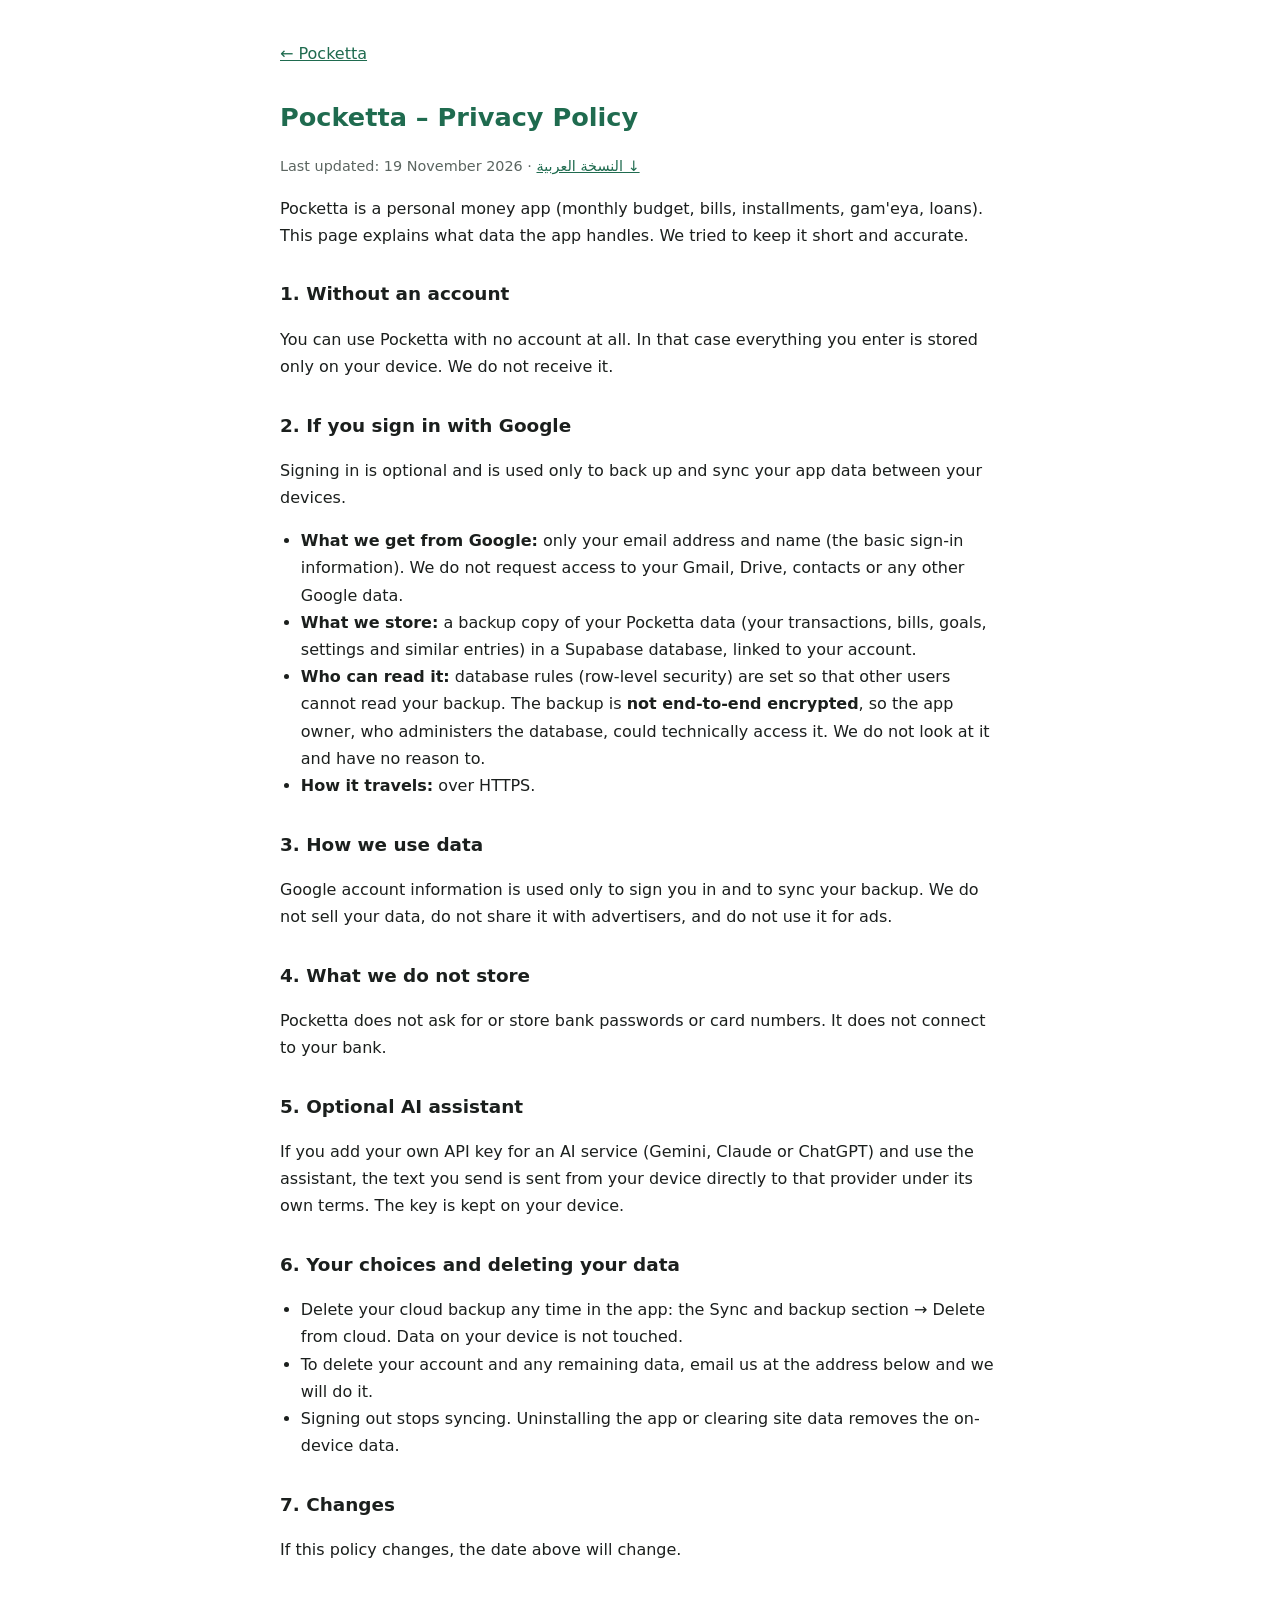
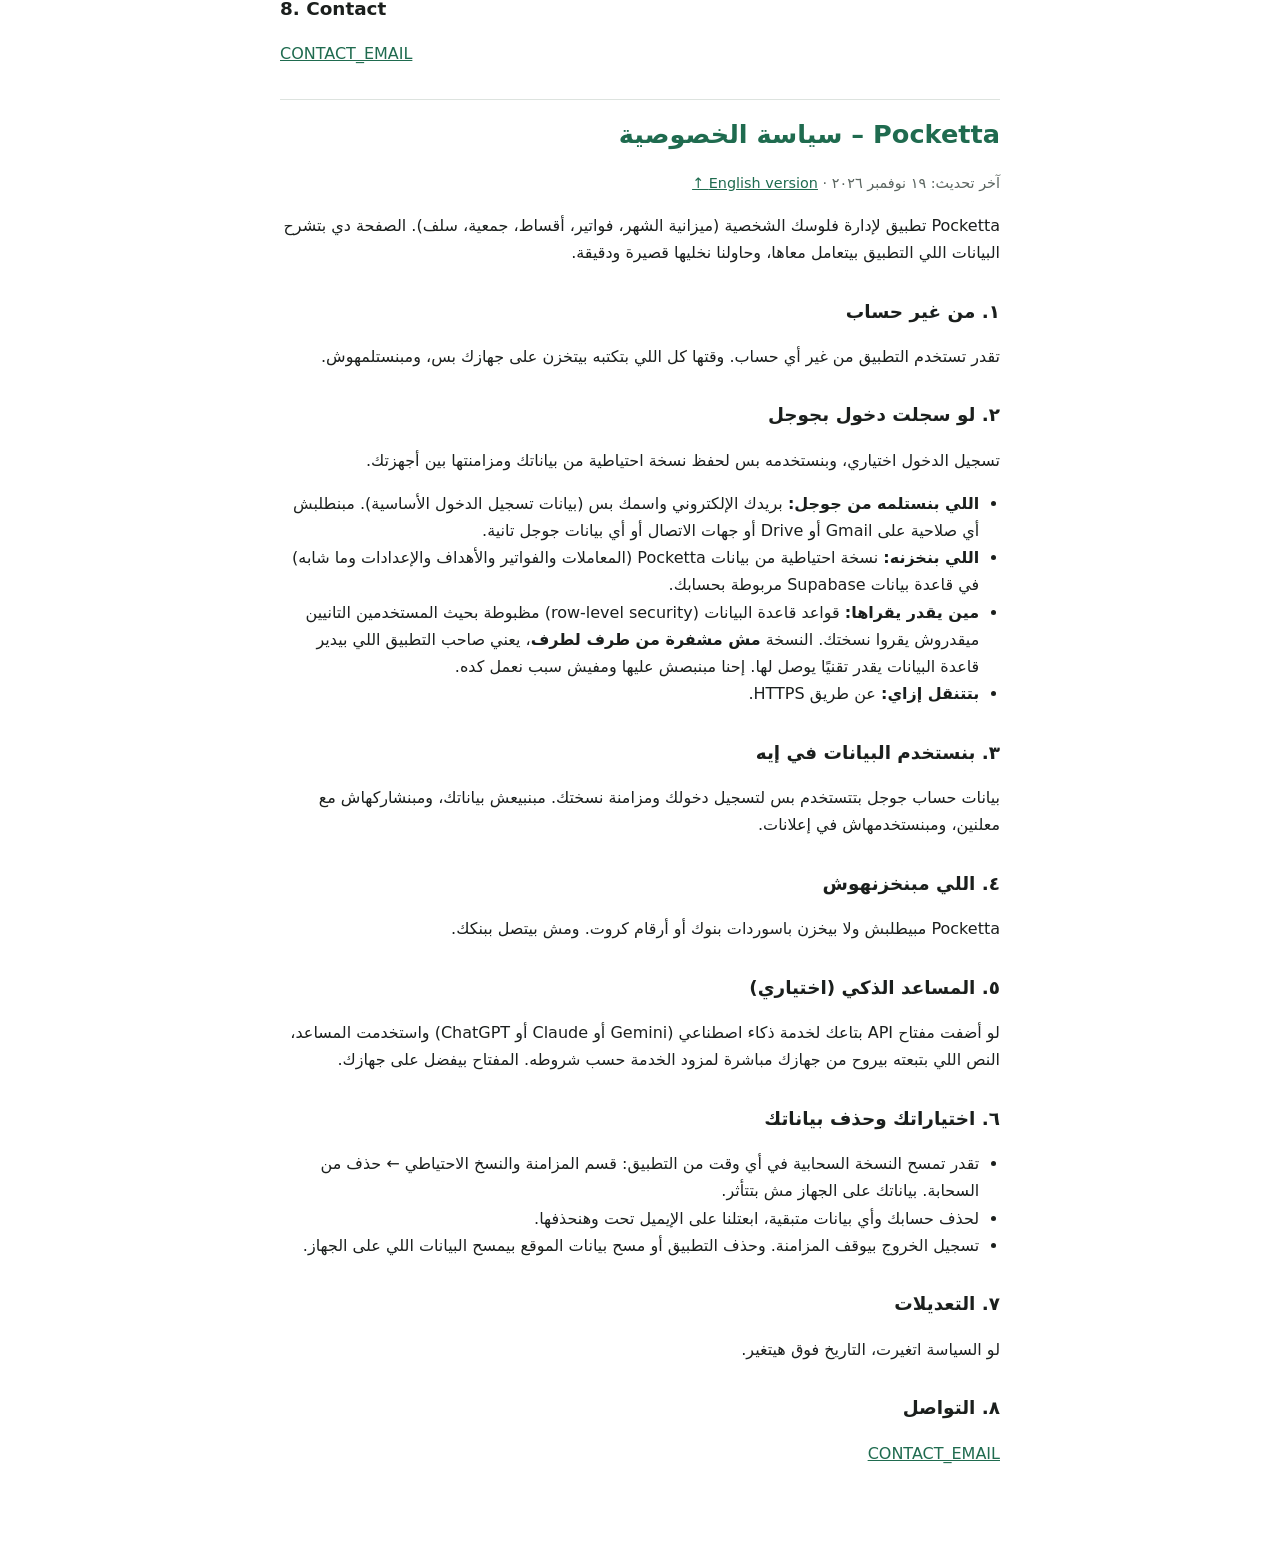
==== web/privacy.html @ e79230f2 "Add bilingual privacy policy page Co-Authored-By: Claude Sonnet 5.5 <noreply@anthropic.com> Claude-S" ====
<!doctype html>
<html lang="en">
<head>
<meta charset="utf-8">
<meta name="viewport" content="width=device-width, initial-scale=1">
<title>Pocketta – Privacy Policy / سياسة الخصوصية</title>
<meta name="description" content="Privacy policy for Pocketta, a personal money app. / سياسة الخصوصية لتطبيق Pocketta.">
<style>
  :root { --bg:#fff; --fg:#1b1f1d; --muted:#5b6560; --accent:#1F6B4F; --line:#dde3df; }
  @media (prefers-color-scheme: dark) { :root { --bg:#121614; --fg:#e8ecea; --muted:#9aa5a0; --accent:#5fc79b; --line:#2a322e; } }
  body { margin:0; background:var(--bg); color:var(--fg); font:16px/1.7 system-ui,-apple-system,"Segoe UI",Tahoma,sans-serif; }
  main { max-width:720px; margin:0 auto; padding:24px 16px 64px; }
  h1 { font-size:1.6rem; margin:.2em 0; color:var(--accent); }
  h2 { font-size:1.15rem; margin:1.6em 0 .3em; }
  section { border-top:1px solid var(--line); margin-top:32px; padding-top:8px; }
  a { color:var(--accent); }
  .muted { color:var(--muted); font-size:.9rem; }
  ul { padding-inline-start:1.3em; }
</style>
</head>
<body>
<main>
<p><a href="./">← Pocketta</a></p>

<section id="en" lang="en" dir="ltr" style="border:0;margin:0">
<h1>Pocketta – Privacy Policy</h1>
<p class="muted">Last updated: 19 November 2026 · <a href="#ar">النسخة العربية ↓</a></p>
<p>Pocketta is a personal money app (monthly budget, bills, installments, gam'eya, loans). This page explains what data the app handles. We tried to keep it short and accurate.</p>

<h2>1. Without an account</h2>
<p>You can use Pocketta with no account at all. In that case everything you enter is stored only on your device. We do not receive it.</p>

<h2>2. If you sign in with Google</h2>
<p>Signing in is optional and is used only to back up and sync your app data between your devices.</p>
<ul>
<li><b>What we get from Google:</b> only your email address and name (the basic sign-in information). We do not request access to your Gmail, Drive, contacts or any other Google data.</li>
<li><b>What we store:</b> a backup copy of your Pocketta data (your transactions, bills, goals, settings and similar entries) in a Supabase database, linked to your account.</li>
<li><b>Who can read it:</b> database rules (row-level security) are set so that other users cannot read your backup. The backup is <b>not end-to-end encrypted</b>, so the app owner, who administers the database, could technically access it. We do not look at it and have no reason to.</li>
<li><b>How it travels:</b> over HTTPS.</li>
</ul>

<h2>3. How we use data</h2>
<p>Google account information is used only to sign you in and to sync your backup. We do not sell your data, do not share it with advertisers, and do not use it for ads.</p>

<h2>4. What we do not store</h2>
<p>Pocketta does not ask for or store bank passwords or card numbers. It does not connect to your bank.</p>

<h2>5. Optional AI assistant</h2>
<p>If you add your own API key for an AI service (Gemini, Claude or ChatGPT) and use the assistant, the text you send is sent from your device directly to that provider under its own terms. The key is kept on your device.</p>

<h2>6. Your choices and deleting your data</h2>
<ul>
<li>Delete your cloud backup any time in the app: the Sync and backup section → Delete from cloud. Data on your device is not touched.</li>
<li>To delete your account and any remaining data, email us at the address below and we will do it.</li>
<li>Signing out stops syncing. Uninstalling the app or clearing site data removes the on-device data.</li>
</ul>

<h2>7. Changes</h2>
<p>If this policy changes, the date above will change.</p>

<h2>8. Contact</h2>
<p><a href="mailto:CONTACT_EMAIL">CONTACT_EMAIL</a></p>
</section>

<section id="ar" lang="ar" dir="rtl">
<h1>Pocketta – سياسة الخصوصية</h1>
<p class="muted">آخر تحديث: ١٩ نوفمبر ٢٠٢٦ · <a href="#en">English version ↑</a></p>
<p>Pocketta تطبيق لإدارة فلوسك الشخصية (ميزانية الشهر، فواتير، أقساط، جمعية، سلف). الصفحة دي بتشرح البيانات اللي التطبيق بيتعامل معاها، وحاولنا نخليها قصيرة ودقيقة.</p>

<h2>١. من غير حساب</h2>
<p>تقدر تستخدم التطبيق من غير أي حساب. وقتها كل اللي بتكتبه بيتخزن على جهازك بس، ومبنستلمهوش.</p>

<h2>٢. لو سجلت دخول بجوجل</h2>
<p>تسجيل الدخول اختياري، وبنستخدمه بس لحفظ نسخة احتياطية من بياناتك ومزامنتها بين أجهزتك.</p>
<ul>
<li><b>اللي بنستلمه من جوجل:</b> بريدك الإلكتروني واسمك بس (بيانات تسجيل الدخول الأساسية). مبنطلبش أي صلاحية على Gmail أو Drive أو جهات الاتصال أو أي بيانات جوجل تانية.</li>
<li><b>اللي بنخزنه:</b> نسخة احتياطية من بيانات Pocketta (المعاملات والفواتير والأهداف والإعدادات وما شابه) في قاعدة بيانات Supabase مربوطة بحسابك.</li>
<li><b>مين يقدر يقراها:</b> قواعد قاعدة البيانات (row-level security) مظبوطة بحيث المستخدمين التانيين ميقدروش يقروا نسختك. النسخة <b>مش مشفرة من طرف لطرف</b>، يعني صاحب التطبيق اللي بيدير قاعدة البيانات يقدر تقنيًا يوصل لها. إحنا مبنبصش عليها ومفيش سبب نعمل كده.</li>
<li><b>بتتنقل إزاي:</b> عن طريق HTTPS.</li>
</ul>

<h2>٣. بنستخدم البيانات في إيه</h2>
<p>بيانات حساب جوجل بتتستخدم بس لتسجيل دخولك ومزامنة نسختك. مبنبيعش بياناتك، ومبنشاركهاش مع معلنين، ومبنستخدمهاش في إعلانات.</p>

<h2>٤. اللي مبنخزنهوش</h2>
<p>Pocketta مبيطلبش ولا بيخزن باسوردات بنوك أو أرقام كروت. ومش بيتصل ببنكك.</p>

<h2>٥. المساعد الذكي (اختياري)</h2>
<p>لو أضفت مفتاح API بتاعك لخدمة ذكاء اصطناعي (Gemini أو Claude أو ChatGPT) واستخدمت المساعد، النص اللي بتبعته بيروح من جهازك مباشرة لمزود الخدمة حسب شروطه. المفتاح بيفضل على جهازك.</p>

<h2>٦. اختياراتك وحذف بياناتك</h2>
<ul>
<li>تقدر تمسح النسخة السحابية في أي وقت من التطبيق: قسم المزامنة والنسخ الاحتياطي ← حذف من السحابة. بياناتك على الجهاز مش بتتأثر.</li>
<li>لحذف حسابك وأي بيانات متبقية، ابعتلنا على الإيميل تحت وهنحذفها.</li>
<li>تسجيل الخروج بيوقف المزامنة. وحذف التطبيق أو مسح بيانات الموقع بيمسح البيانات اللي على الجهاز.</li>
</ul>

<h2>٧. التعديلات</h2>
<p>لو السياسة اتغيرت، التاريخ فوق هيتغير.</p>

<h2>٨. التواصل</h2>
<p><a href="mailto:CONTACT_EMAIL">CONTACT_EMAIL</a></p>
</section>
</main>
</body>
</html>
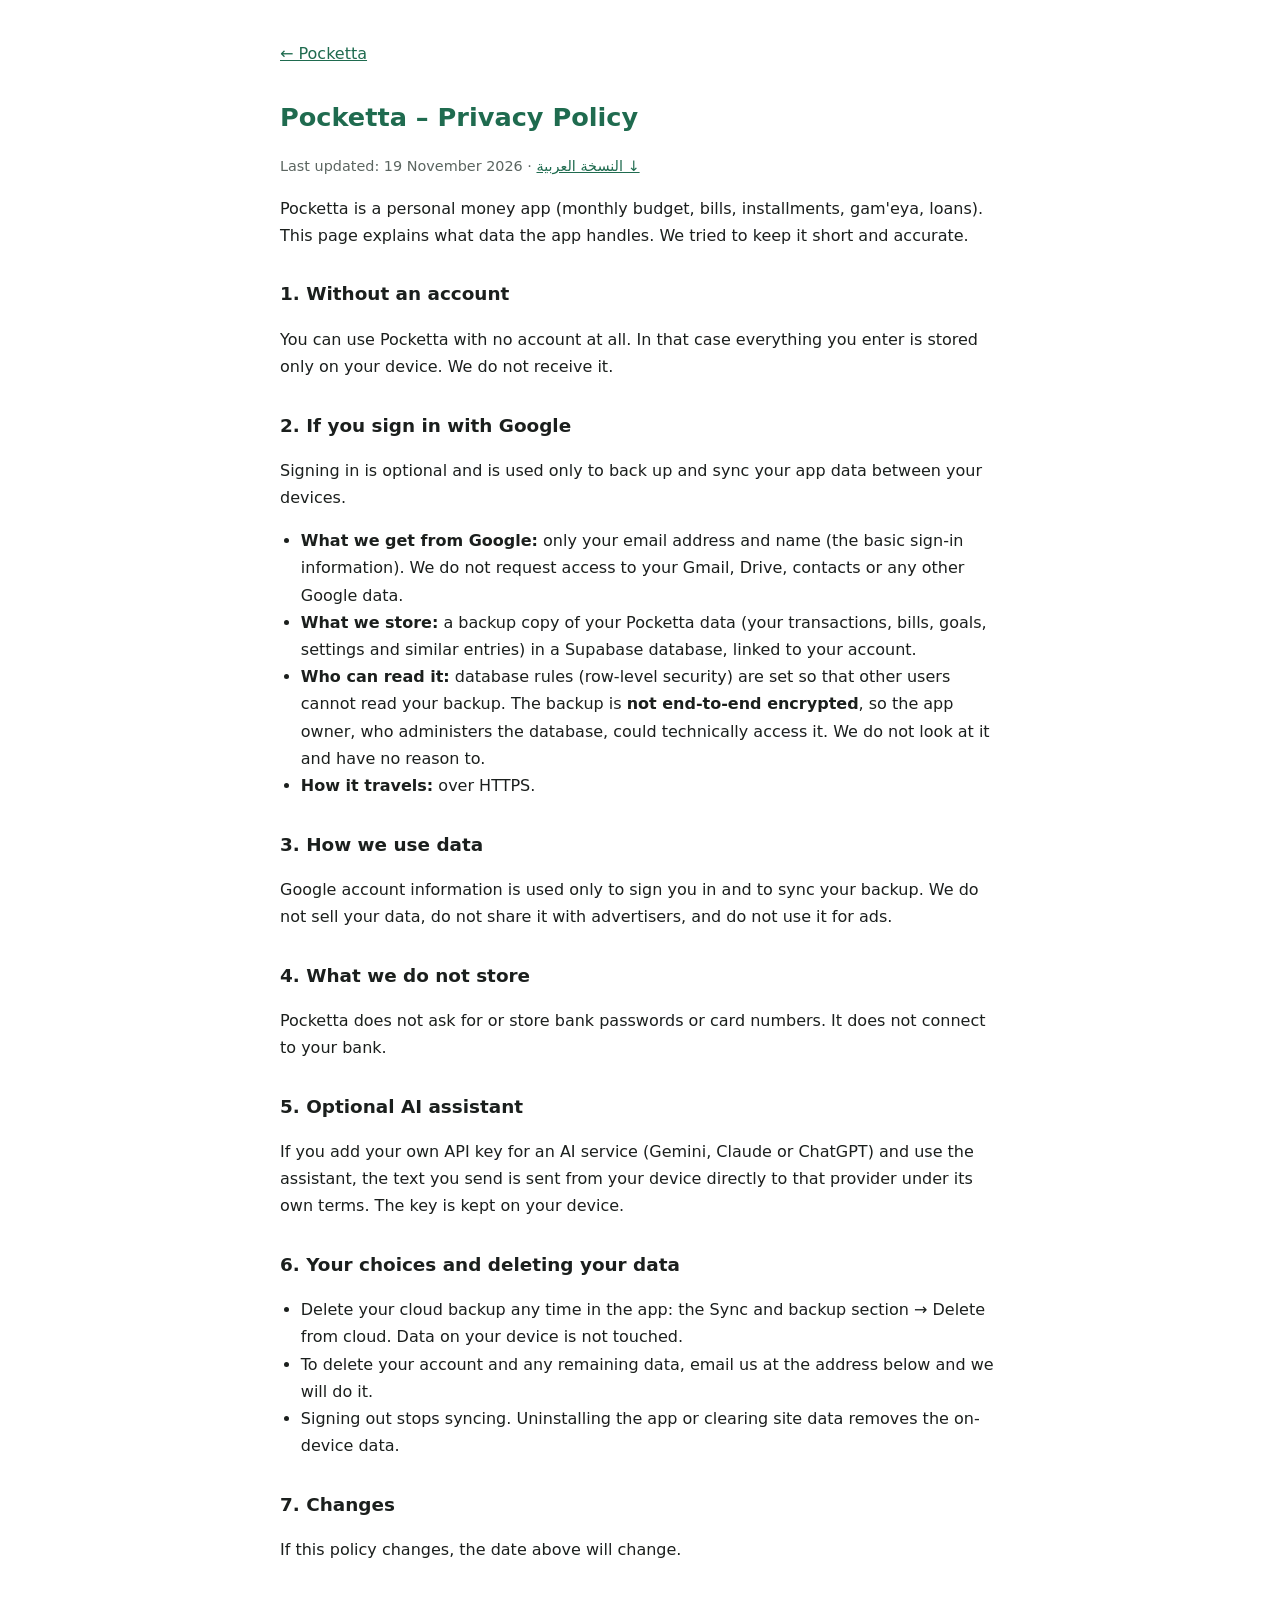
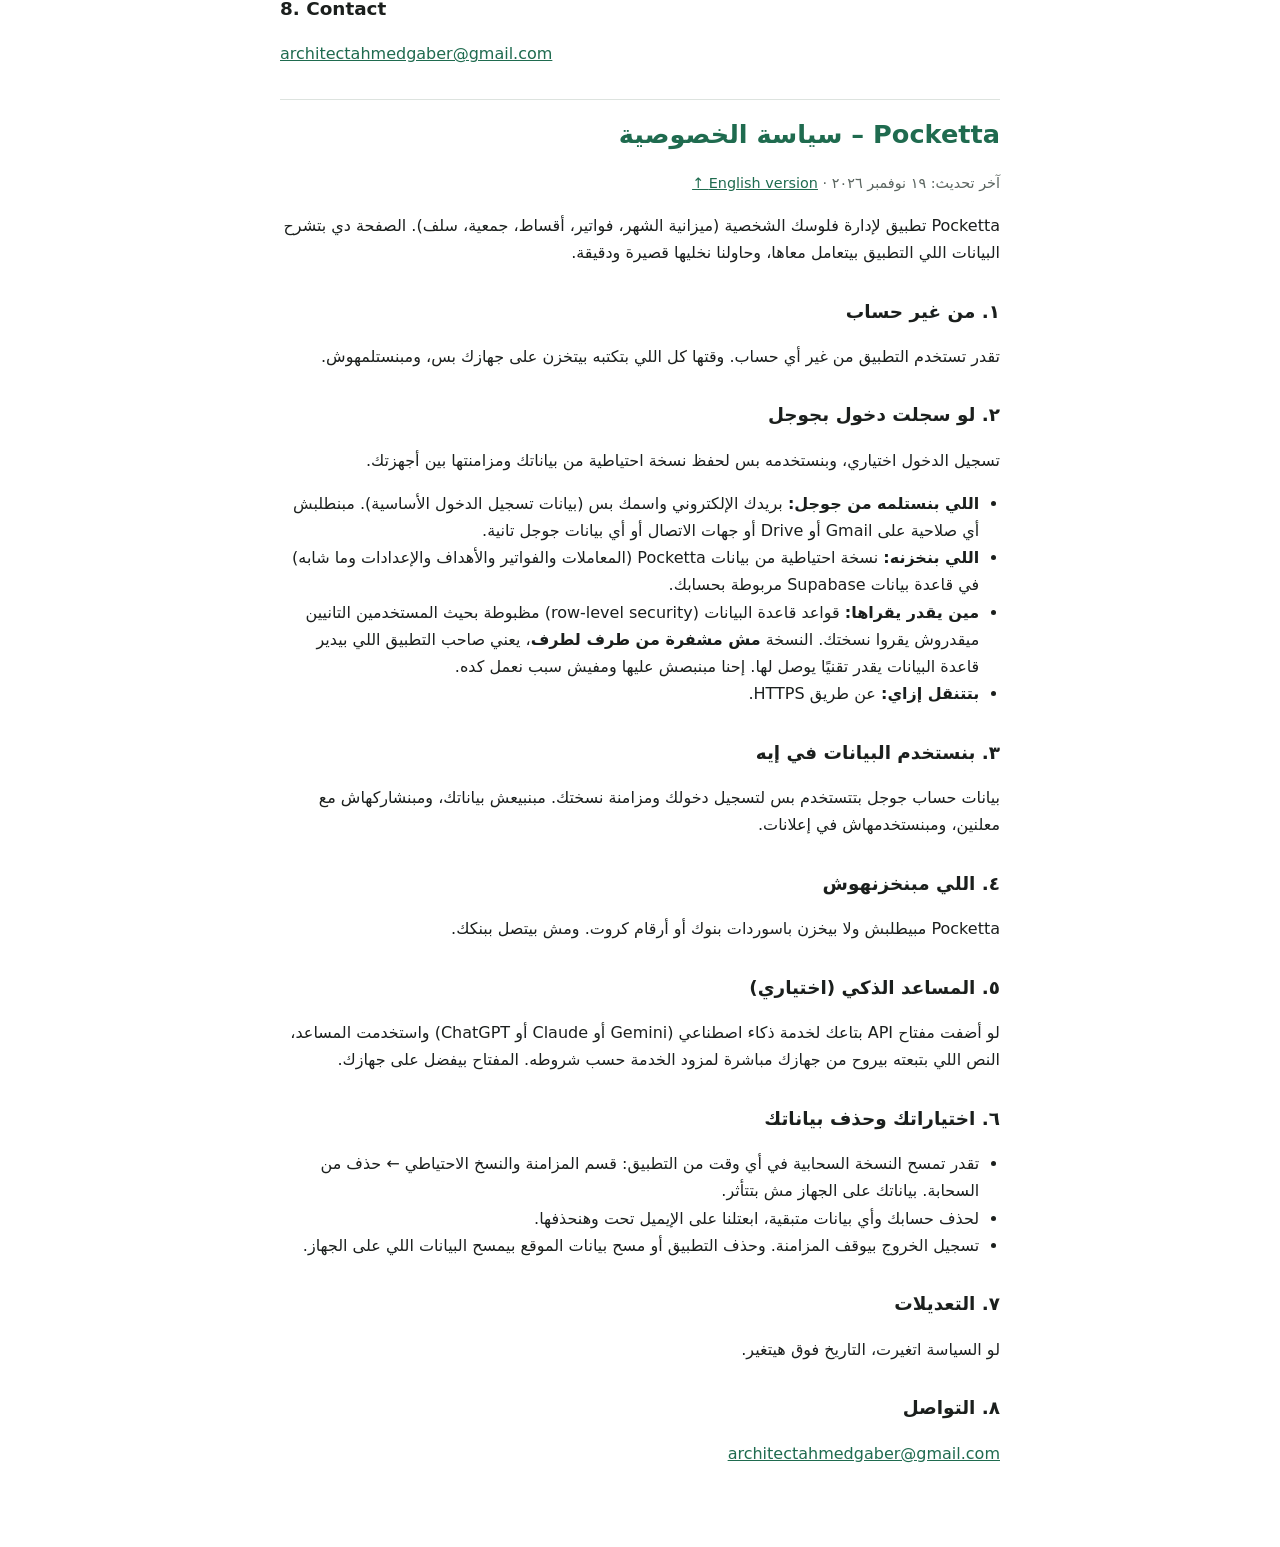
==== commit 23bebabc: "Set contact email on privacy page Co-Authored-By: Claude Sonnet 5.5 <noreply@anthropic.com> Claude-S" ====
--- a/web/privacy.html
+++ b/web/privacy.html
@@ -59,7 +59,7 @@
 <p>If this policy changes, the date above will change.</p>
 
 <h2>8. Contact</h2>
-<p><a href="mailto:CONTACT_EMAIL">CONTACT_EMAIL</a></p>
+<p><a href="mailto:architectahmedgaber@gmail.com">architectahmedgaber@gmail.com</a></p>
 </section>
 
 <section id="ar" lang="ar" dir="rtl">
@@ -99,7 +99,7 @@
 <p>لو السياسة اتغيرت، التاريخ فوق هيتغير.</p>
 
 <h2>٨. التواصل</h2>
-<p><a href="mailto:CONTACT_EMAIL">CONTACT_EMAIL</a></p>
+<p><a href="mailto:architectahmedgaber@gmail.com">architectahmedgaber@gmail.com</a></p>
 </section>
 </main>
 </body>
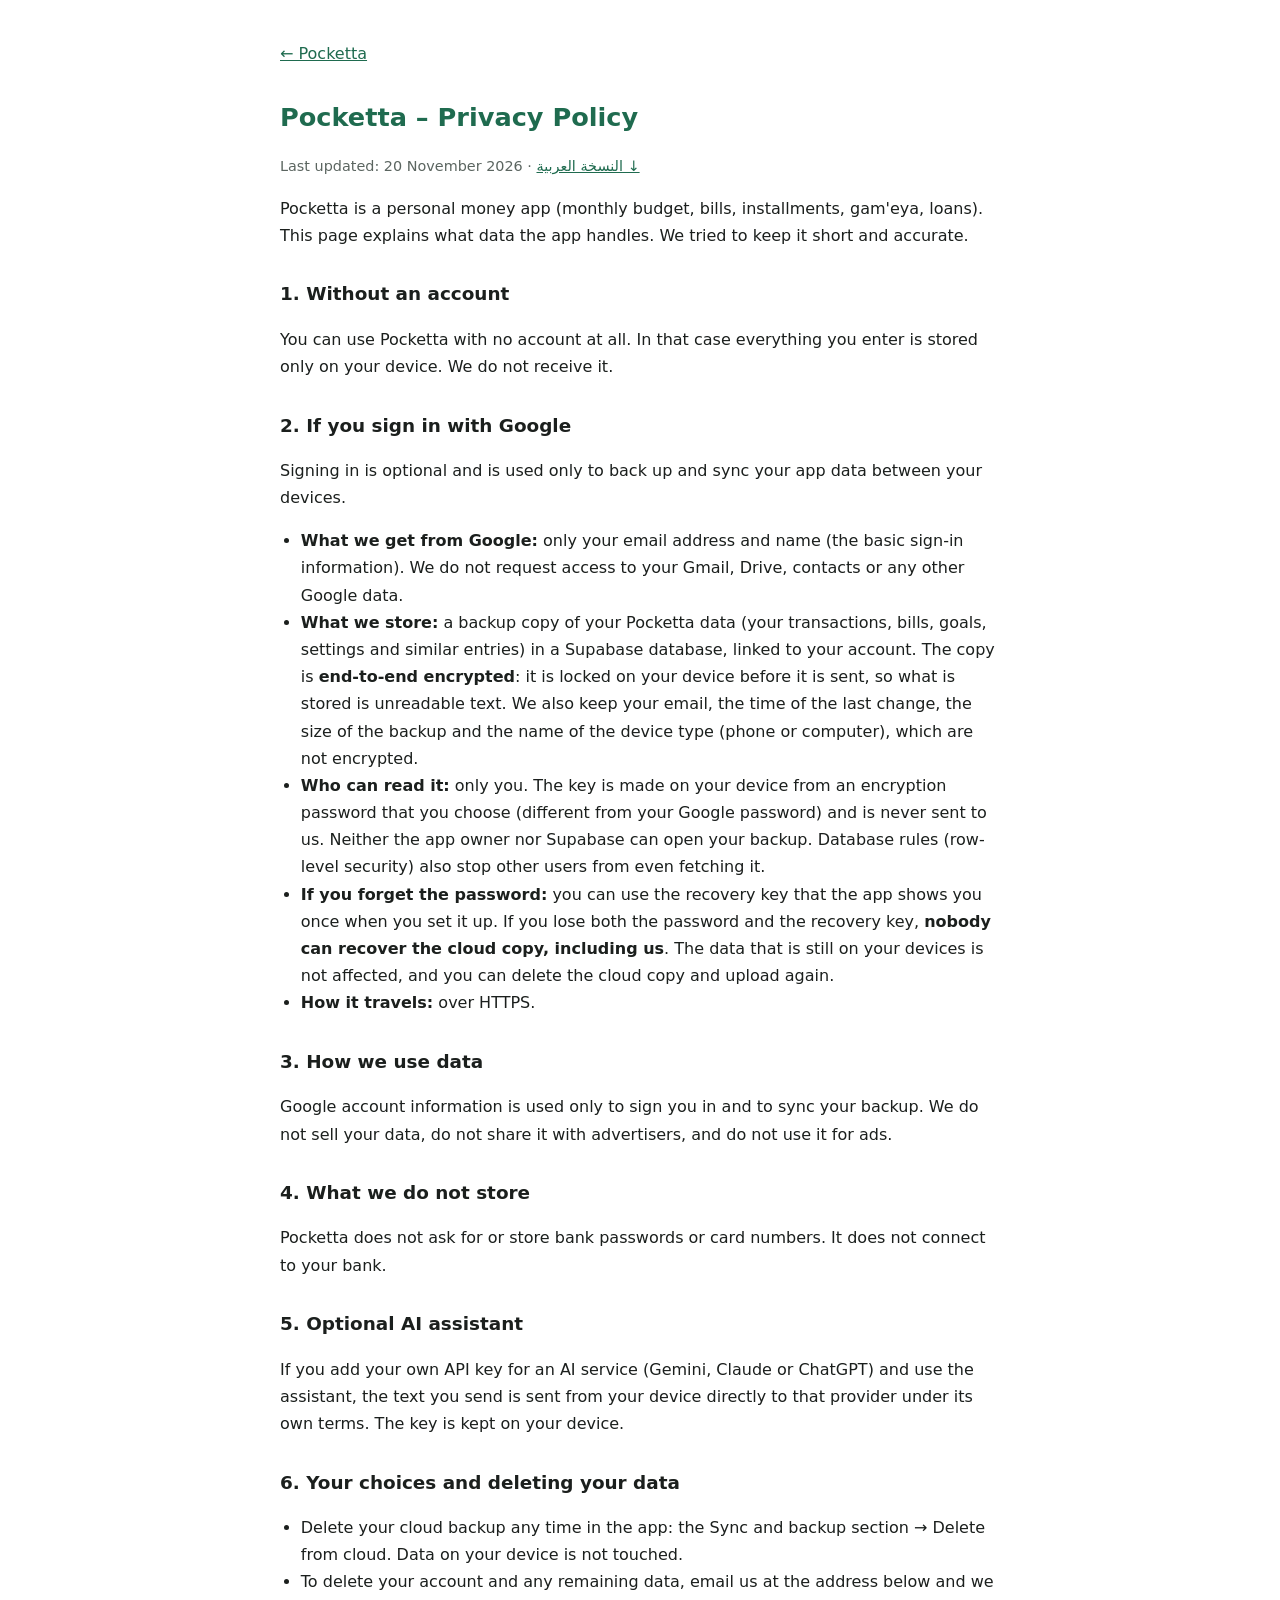
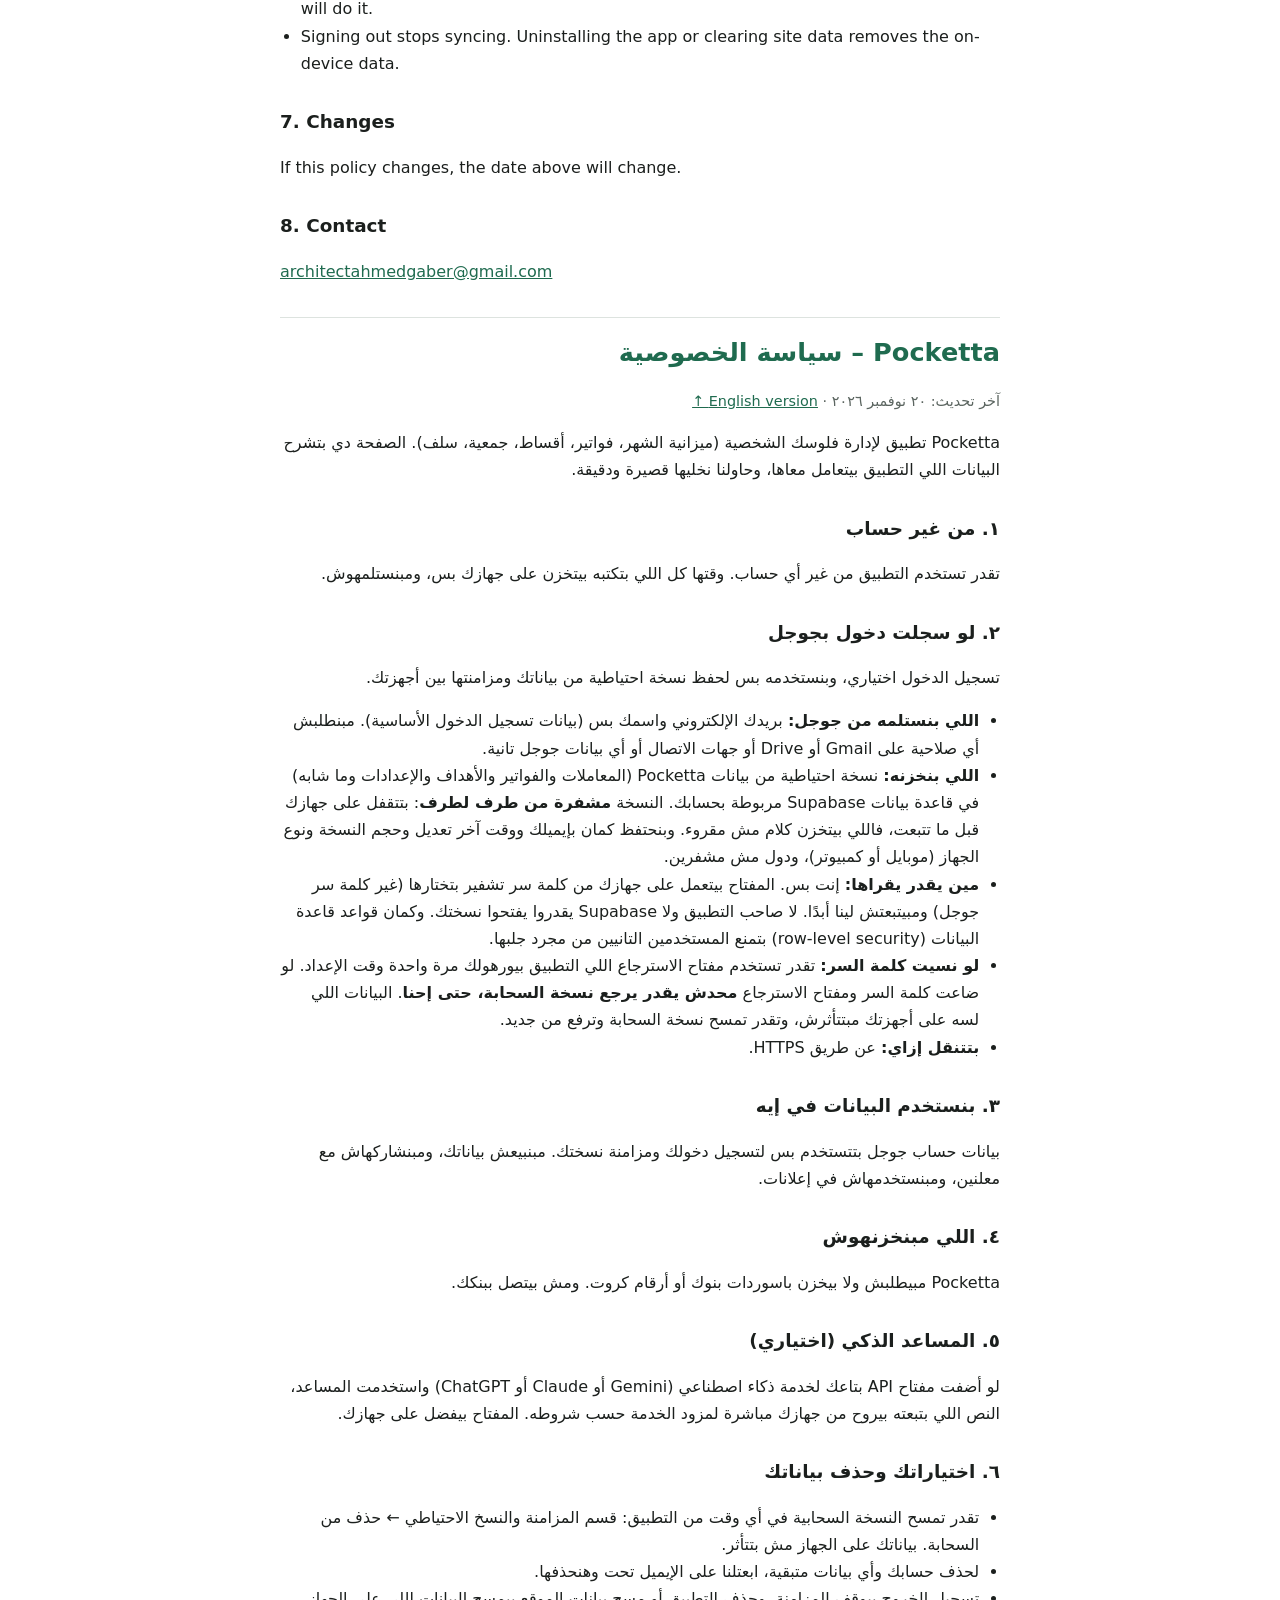
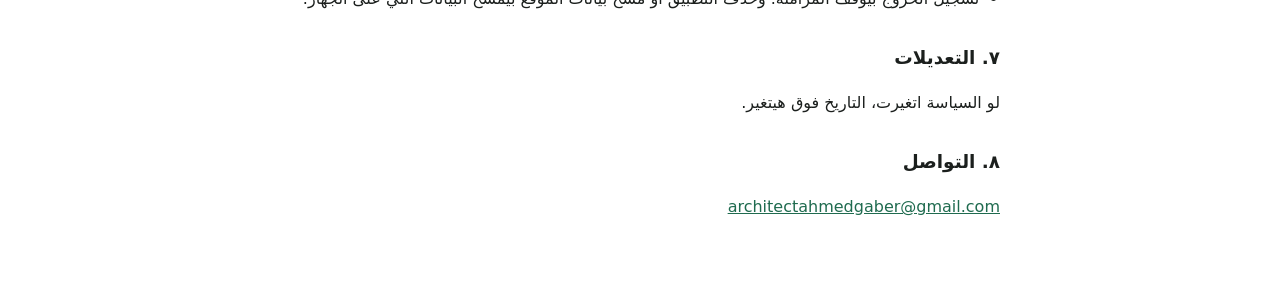
==== commit 4c808f78: "Mandatory end-to-end encryption for cloud sync (web + Android 1.17.0) Co-Authored-By: Claude Sonnet " ====
--- a/web/privacy.html
+++ b/web/privacy.html
@@ -24,7 +24,7 @@
 
 <section id="en" lang="en" dir="ltr" style="border:0;margin:0">
 <h1>Pocketta – Privacy Policy</h1>
-<p class="muted">Last updated: 19 November 2026 · <a href="#ar">النسخة العربية ↓</a></p>
+<p class="muted">Last updated: 20 November 2026 · <a href="#ar">النسخة العربية ↓</a></p>
 <p>Pocketta is a personal money app (monthly budget, bills, installments, gam'eya, loans). This page explains what data the app handles. We tried to keep it short and accurate.</p>
 
 <h2>1. Without an account</h2>
@@ -34,8 +34,9 @@
 <p>Signing in is optional and is used only to back up and sync your app data between your devices.</p>
 <ul>
 <li><b>What we get from Google:</b> only your email address and name (the basic sign-in information). We do not request access to your Gmail, Drive, contacts or any other Google data.</li>
-<li><b>What we store:</b> a backup copy of your Pocketta data (your transactions, bills, goals, settings and similar entries) in a Supabase database, linked to your account.</li>
-<li><b>Who can read it:</b> database rules (row-level security) are set so that other users cannot read your backup. The backup is <b>not end-to-end encrypted</b>, so the app owner, who administers the database, could technically access it. We do not look at it and have no reason to.</li>
+<li><b>What we store:</b> a backup copy of your Pocketta data (your transactions, bills, goals, settings and similar entries) in a Supabase database, linked to your account. The copy is <b>end-to-end encrypted</b>: it is locked on your device before it is sent, so what is stored is unreadable text. We also keep your email, the time of the last change, the size of the backup and the name of the device type (phone or computer), which are not encrypted.</li>
+<li><b>Who can read it:</b> only you. The key is made on your device from an encryption password that you choose (different from your Google password) and is never sent to us. Neither the app owner nor Supabase can open your backup. Database rules (row-level security) also stop other users from even fetching it.</li>
+<li><b>If you forget the password:</b> you can use the recovery key that the app shows you once when you set it up. If you lose both the password and the recovery key, <b>nobody can recover the cloud copy, including us</b>. The data that is still on your devices is not affected, and you can delete the cloud copy and upload again.</li>
 <li><b>How it travels:</b> over HTTPS.</li>
 </ul>
 
@@ -64,7 +65,7 @@
 
 <section id="ar" lang="ar" dir="rtl">
 <h1>Pocketta – سياسة الخصوصية</h1>
-<p class="muted">آخر تحديث: ١٩ نوفمبر ٢٠٢٦ · <a href="#en">English version ↑</a></p>
+<p class="muted">آخر تحديث: ٢٠ نوفمبر ٢٠٢٦ · <a href="#en">English version ↑</a></p>
 <p>Pocketta تطبيق لإدارة فلوسك الشخصية (ميزانية الشهر، فواتير، أقساط، جمعية، سلف). الصفحة دي بتشرح البيانات اللي التطبيق بيتعامل معاها، وحاولنا نخليها قصيرة ودقيقة.</p>
 
 <h2>١. من غير حساب</h2>
@@ -74,8 +75,9 @@
 <p>تسجيل الدخول اختياري، وبنستخدمه بس لحفظ نسخة احتياطية من بياناتك ومزامنتها بين أجهزتك.</p>
 <ul>
 <li><b>اللي بنستلمه من جوجل:</b> بريدك الإلكتروني واسمك بس (بيانات تسجيل الدخول الأساسية). مبنطلبش أي صلاحية على Gmail أو Drive أو جهات الاتصال أو أي بيانات جوجل تانية.</li>
-<li><b>اللي بنخزنه:</b> نسخة احتياطية من بيانات Pocketta (المعاملات والفواتير والأهداف والإعدادات وما شابه) في قاعدة بيانات Supabase مربوطة بحسابك.</li>
-<li><b>مين يقدر يقراها:</b> قواعد قاعدة البيانات (row-level security) مظبوطة بحيث المستخدمين التانيين ميقدروش يقروا نسختك. النسخة <b>مش مشفرة من طرف لطرف</b>، يعني صاحب التطبيق اللي بيدير قاعدة البيانات يقدر تقنيًا يوصل لها. إحنا مبنبصش عليها ومفيش سبب نعمل كده.</li>
+<li><b>اللي بنخزنه:</b> نسخة احتياطية من بيانات Pocketta (المعاملات والفواتير والأهداف والإعدادات وما شابه) في قاعدة بيانات Supabase مربوطة بحسابك. النسخة <b>مشفرة من طرف لطرف</b>: بتتقفل على جهازك قبل ما تتبعت، فاللي بيتخزن كلام مش مقروء. وبنحتفظ كمان بإيميلك ووقت آخر تعديل وحجم النسخة ونوع الجهاز (موبايل أو كمبيوتر)، ودول مش مشفرين.</li>
+<li><b>مين يقدر يقراها:</b> إنت بس. المفتاح بيتعمل على جهازك من كلمة سر تشفير بتختارها (غير كلمة سر جوجل) ومبيتبعتش لينا أبدًا. لا صاحب التطبيق ولا Supabase يقدروا يفتحوا نسختك. وكمان قواعد قاعدة البيانات (row-level security) بتمنع المستخدمين التانيين من مجرد جلبها.</li>
+<li><b>لو نسيت كلمة السر:</b> تقدر تستخدم مفتاح الاسترجاع اللي التطبيق بيورهولك مرة واحدة وقت الإعداد. لو ضاعت كلمة السر ومفتاح الاسترجاع <b>محدش يقدر يرجع نسخة السحابة، حتى إحنا</b>. البيانات اللي لسه على أجهزتك مبتتأثرش، وتقدر تمسح نسخة السحابة وترفع من جديد.</li>
 <li><b>بتتنقل إزاي:</b> عن طريق HTTPS.</li>
 </ul>
 
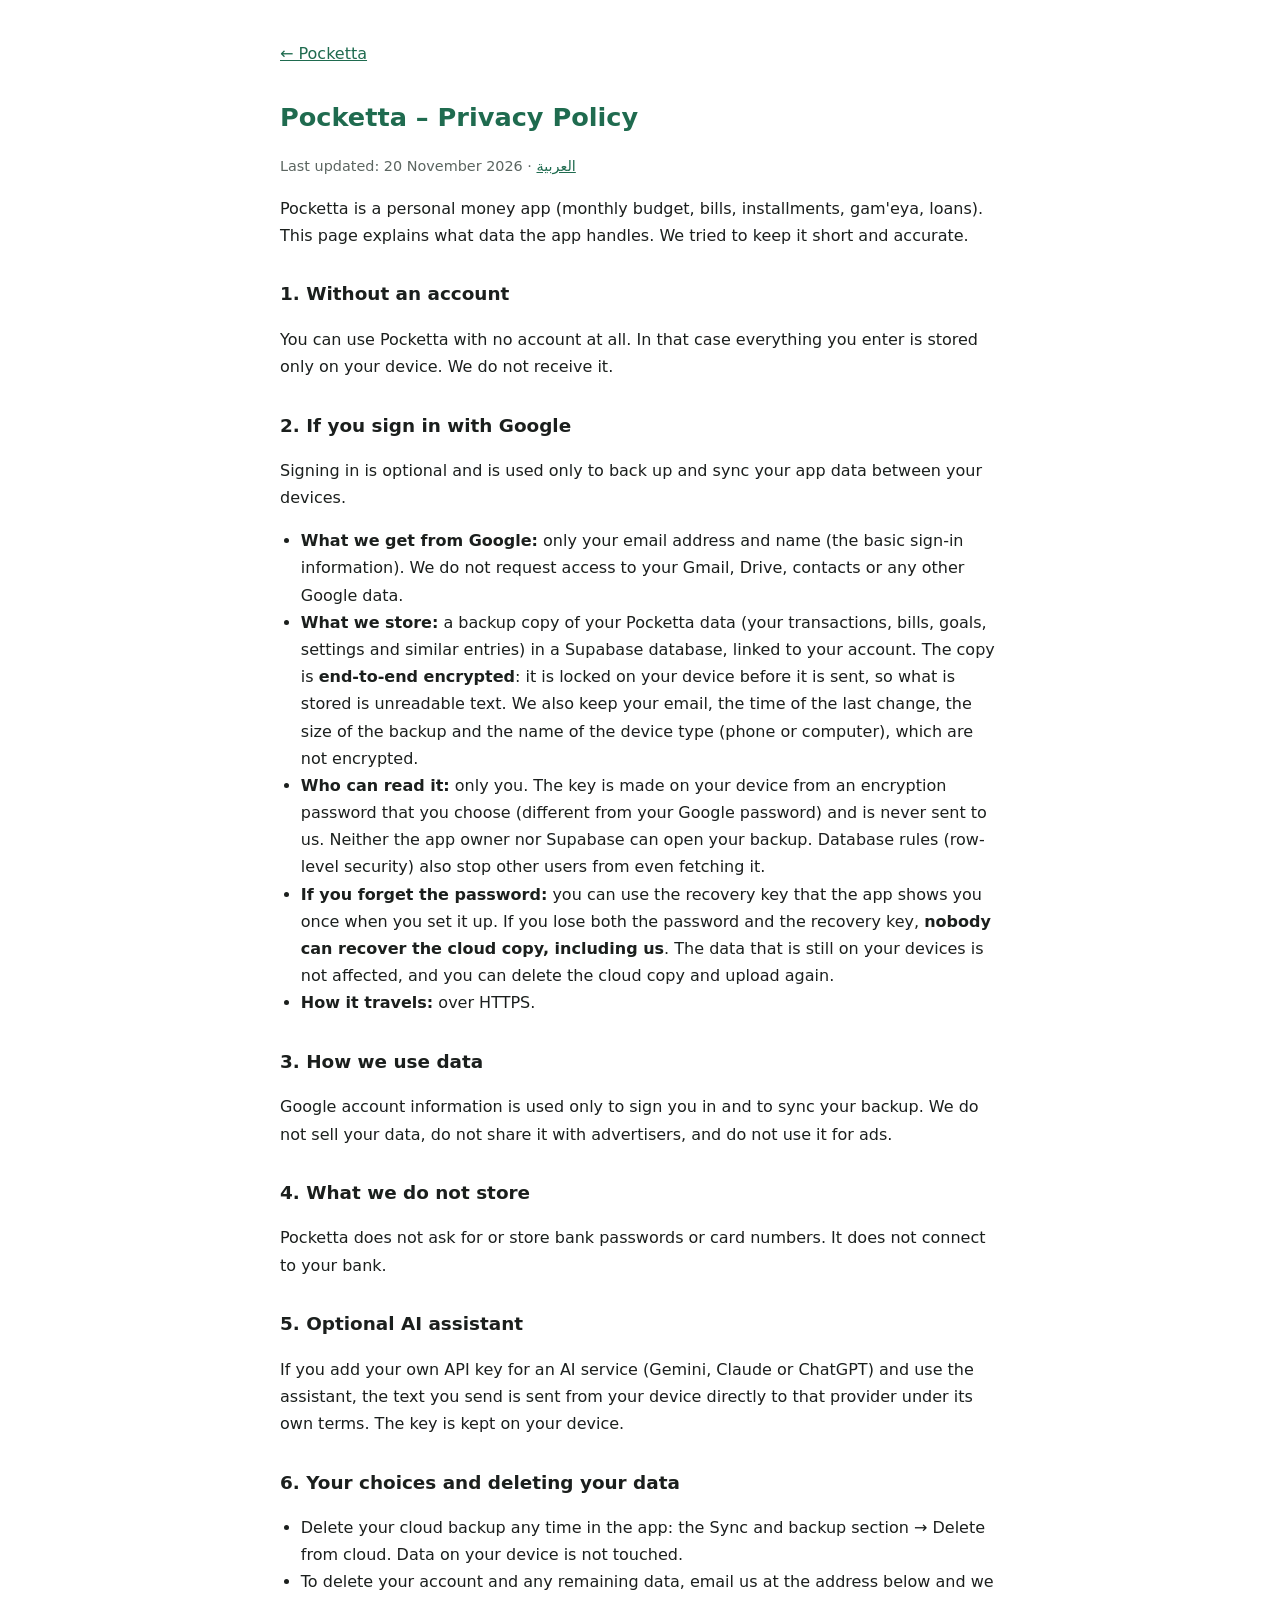
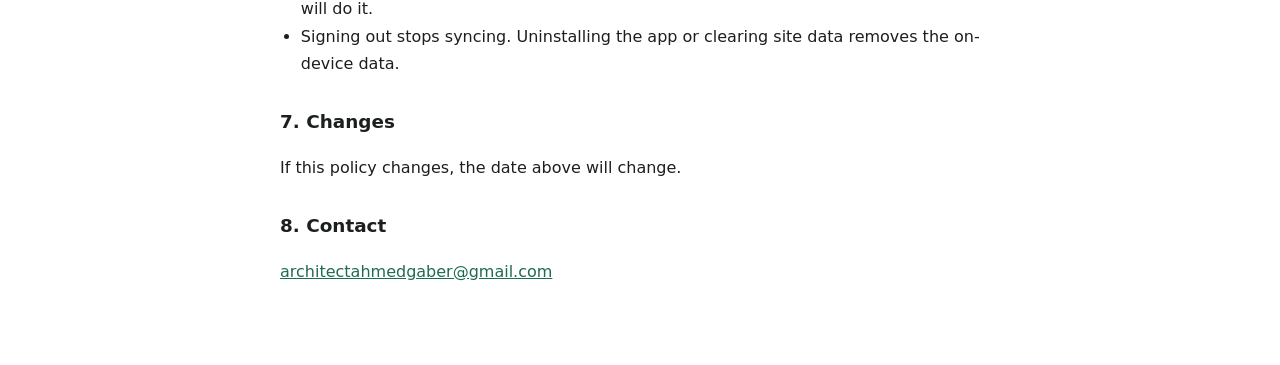
==== commit 1d96a1cd: "Privacy policy inside the app (web + Android, app language only), one language on privacy.html, remo" ====
--- a/web/privacy.html
+++ b/web/privacy.html
@@ -24,7 +24,7 @@
 
 <section id="en" lang="en" dir="ltr" style="border:0;margin:0">
 <h1>Pocketta – Privacy Policy</h1>
-<p class="muted">Last updated: 20 November 2026 · <a href="#ar">النسخة العربية ↓</a></p>
+<p class="muted">Last updated: 20 November 2026 · <a href="?lang=ar">العربية</a></p>
 <p>Pocketta is a personal money app (monthly budget, bills, installments, gam'eya, loans). This page explains what data the app handles. We tried to keep it short and accurate.</p>
 
 <h2>1. Without an account</h2>
@@ -63,9 +63,9 @@
 <p><a href="mailto:architectahmedgaber@gmail.com">architectahmedgaber@gmail.com</a></p>
 </section>
 
-<section id="ar" lang="ar" dir="rtl">
+<section id="ar" lang="ar" dir="rtl" style="border:0;margin:0">
 <h1>Pocketta – سياسة الخصوصية</h1>
-<p class="muted">آخر تحديث: ٢٠ نوفمبر ٢٠٢٦ · <a href="#en">English version ↑</a></p>
+<p class="muted">آخر تحديث: ٢٠ نوفمبر ٢٠٢٦ · <a href="?lang=en">English</a></p>
 <p>Pocketta تطبيق لإدارة فلوسك الشخصية (ميزانية الشهر، فواتير، أقساط، جمعية، سلف). الصفحة دي بتشرح البيانات اللي التطبيق بيتعامل معاها، وحاولنا نخليها قصيرة ودقيقة.</p>
 
 <h2>١. من غير حساب</h2>
@@ -104,5 +104,16 @@
 <p><a href="mailto:architectahmedgaber@gmail.com">architectahmedgaber@gmail.com</a></p>
 </section>
 </main>
+<script>
+// Show one language only: ?lang=ar or ?lang=en, otherwise the browser language.
+(function () {
+  var q = /[?&]lang=(ar|en)/.exec(location.search);
+  var ar = q ? q[1] === 'ar' : /^ar/i.test(navigator.language || '');
+  document.getElementById(ar ? 'en' : 'ar').hidden = true;
+  document.documentElement.lang = ar ? 'ar' : 'en';
+  document.documentElement.dir = ar ? 'rtl' : 'ltr';
+  var back = document.querySelector('main > p a'); if (ar && back) back.textContent = '→ Pocketta';
+})();
+</script>
 </body>
 </html>
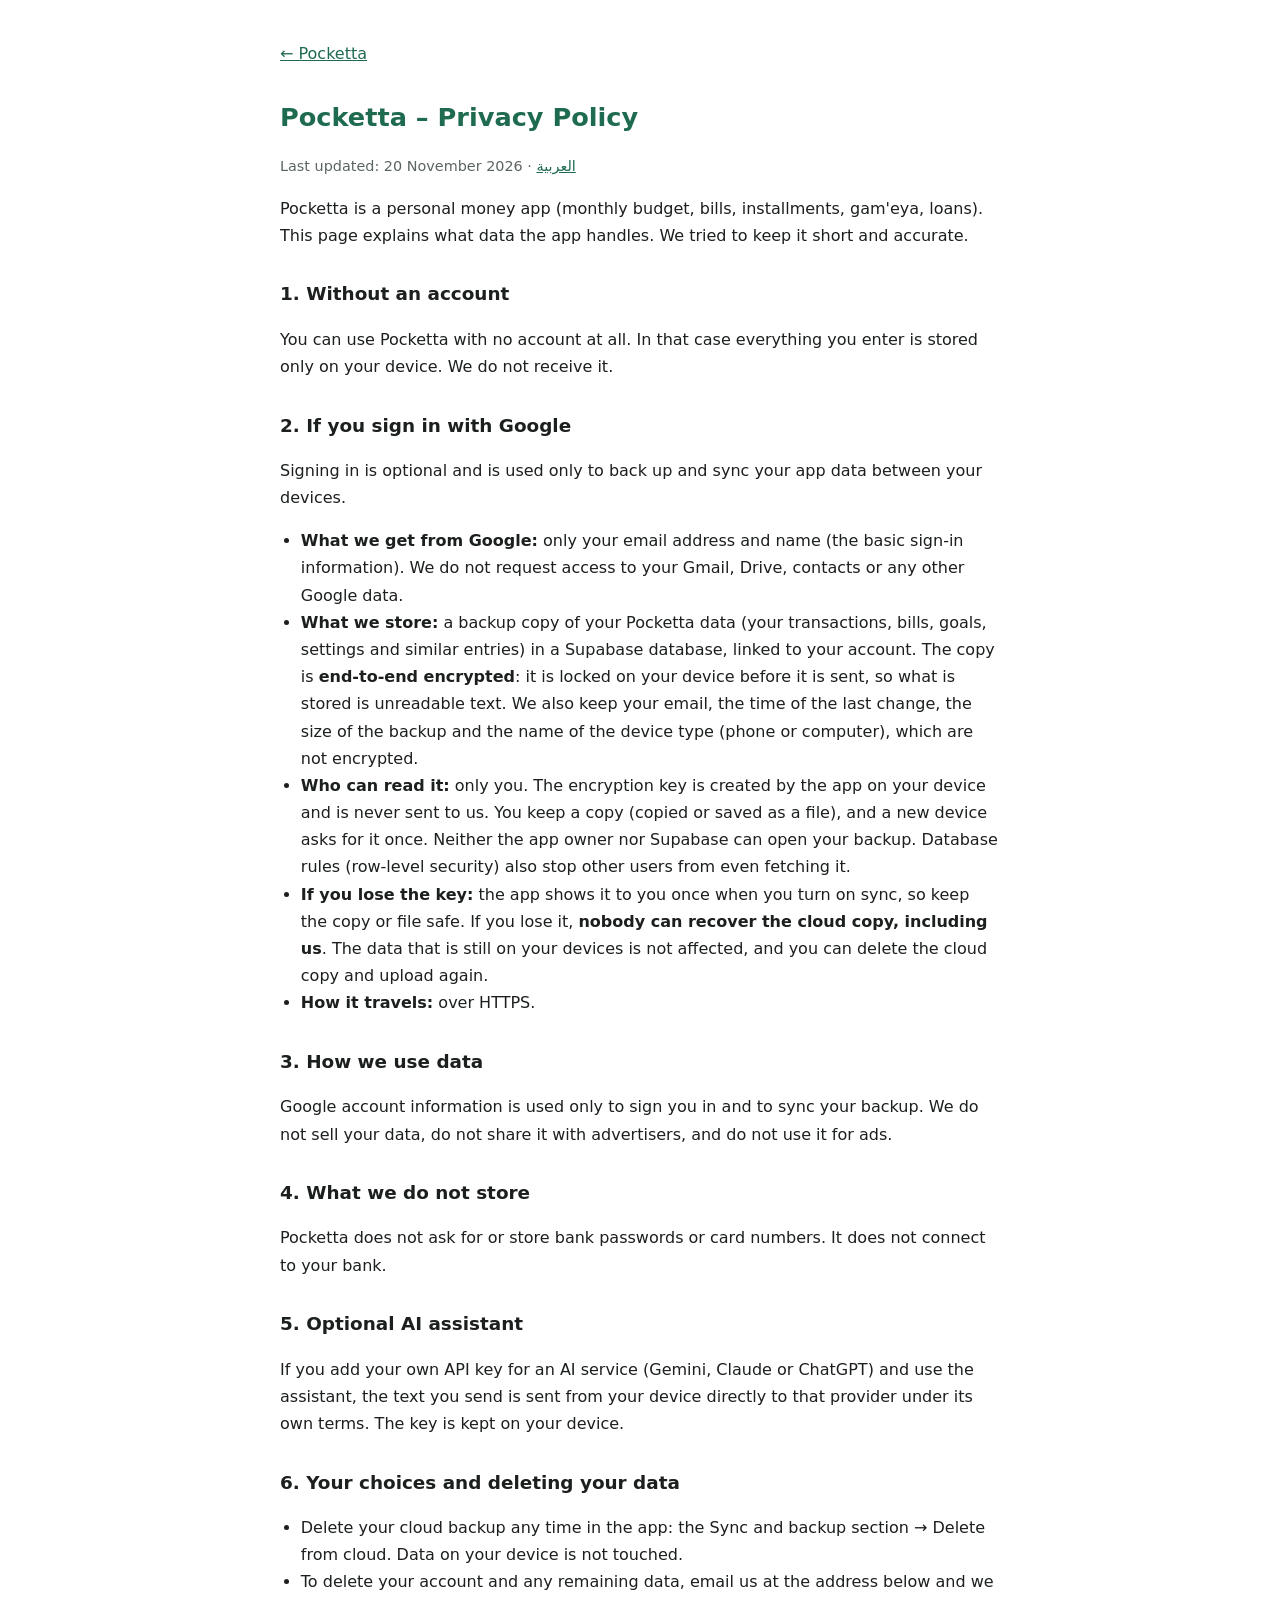
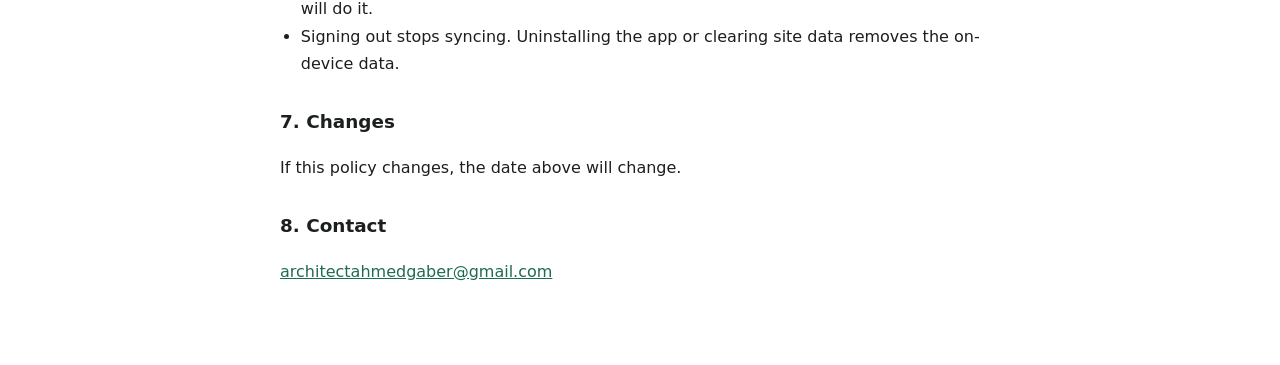
==== commit d0cc848f: "Encryption key made by the app: no password to choose; unlock with key or key file (web + Android) C" ====
--- a/web/privacy.html
+++ b/web/privacy.html
@@ -35,8 +35,8 @@
 <ul>
 <li><b>What we get from Google:</b> only your email address and name (the basic sign-in information). We do not request access to your Gmail, Drive, contacts or any other Google data.</li>
 <li><b>What we store:</b> a backup copy of your Pocketta data (your transactions, bills, goals, settings and similar entries) in a Supabase database, linked to your account. The copy is <b>end-to-end encrypted</b>: it is locked on your device before it is sent, so what is stored is unreadable text. We also keep your email, the time of the last change, the size of the backup and the name of the device type (phone or computer), which are not encrypted.</li>
-<li><b>Who can read it:</b> only you. The key is made on your device from an encryption password that you choose (different from your Google password) and is never sent to us. Neither the app owner nor Supabase can open your backup. Database rules (row-level security) also stop other users from even fetching it.</li>
-<li><b>If you forget the password:</b> you can use the recovery key that the app shows you once when you set it up. If you lose both the password and the recovery key, <b>nobody can recover the cloud copy, including us</b>. The data that is still on your devices is not affected, and you can delete the cloud copy and upload again.</li>
+<li><b>Who can read it:</b> only you. The encryption key is created by the app on your device and is never sent to us. You keep a copy (copied or saved as a file), and a new device asks for it once. Neither the app owner nor Supabase can open your backup. Database rules (row-level security) also stop other users from even fetching it.</li>
+<li><b>If you lose the key:</b> the app shows it to you once when you turn on sync, so keep the copy or file safe. If you lose it, <b>nobody can recover the cloud copy, including us</b>. The data that is still on your devices is not affected, and you can delete the cloud copy and upload again.</li>
 <li><b>How it travels:</b> over HTTPS.</li>
 </ul>
 
@@ -76,8 +76,8 @@
 <ul>
 <li><b>اللي بنستلمه من جوجل:</b> بريدك الإلكتروني واسمك بس (بيانات تسجيل الدخول الأساسية). مبنطلبش أي صلاحية على Gmail أو Drive أو جهات الاتصال أو أي بيانات جوجل تانية.</li>
 <li><b>اللي بنخزنه:</b> نسخة احتياطية من بيانات Pocketta (المعاملات والفواتير والأهداف والإعدادات وما شابه) في قاعدة بيانات Supabase مربوطة بحسابك. النسخة <b>مشفرة من طرف لطرف</b>: بتتقفل على جهازك قبل ما تتبعت، فاللي بيتخزن كلام مش مقروء. وبنحتفظ كمان بإيميلك ووقت آخر تعديل وحجم النسخة ونوع الجهاز (موبايل أو كمبيوتر)، ودول مش مشفرين.</li>
-<li><b>مين يقدر يقراها:</b> إنت بس. المفتاح بيتعمل على جهازك من كلمة سر تشفير بتختارها (غير كلمة سر جوجل) ومبيتبعتش لينا أبدًا. لا صاحب التطبيق ولا Supabase يقدروا يفتحوا نسختك. وكمان قواعد قاعدة البيانات (row-level security) بتمنع المستخدمين التانيين من مجرد جلبها.</li>
-<li><b>لو نسيت كلمة السر:</b> تقدر تستخدم مفتاح الاسترجاع اللي التطبيق بيورهولك مرة واحدة وقت الإعداد. لو ضاعت كلمة السر ومفتاح الاسترجاع <b>محدش يقدر يرجع نسخة السحابة، حتى إحنا</b>. البيانات اللي لسه على أجهزتك مبتتأثرش، وتقدر تمسح نسخة السحابة وترفع من جديد.</li>
+<li><b>مين يقدر يقراها:</b> إنت بس. مفتاح التشفير بيتعمل بواسطة التطبيق على جهازك ومبيتبعتش لينا أبدًا. بتحتفظ بنسخة منه (منسوخة أو محفوظة كملف)، والجهاز الجديد بيطلبه مرة واحدة. لا صاحب التطبيق ولا Supabase يقدروا يفتحوا نسختك. وكمان قواعد قاعدة البيانات (row-level security) بتمنع المستخدمين التانيين من مجرد جلبها.</li>
+<li><b>لو ضاع المفتاح:</b> التطبيق بيورهولك مرة واحدة وقت تشغيل المزامنة، فاحفظ النسخة أو الملف في مكان آمن. لو ضاع <b>محدش يقدر يرجع نسخة السحابة، حتى إحنا</b>. البيانات اللي لسه على أجهزتك مبتتأثرش، وتقدر تمسح نسخة السحابة وترفع من جديد.</li>
 <li><b>بتتنقل إزاي:</b> عن طريق HTTPS.</li>
 </ul>
 
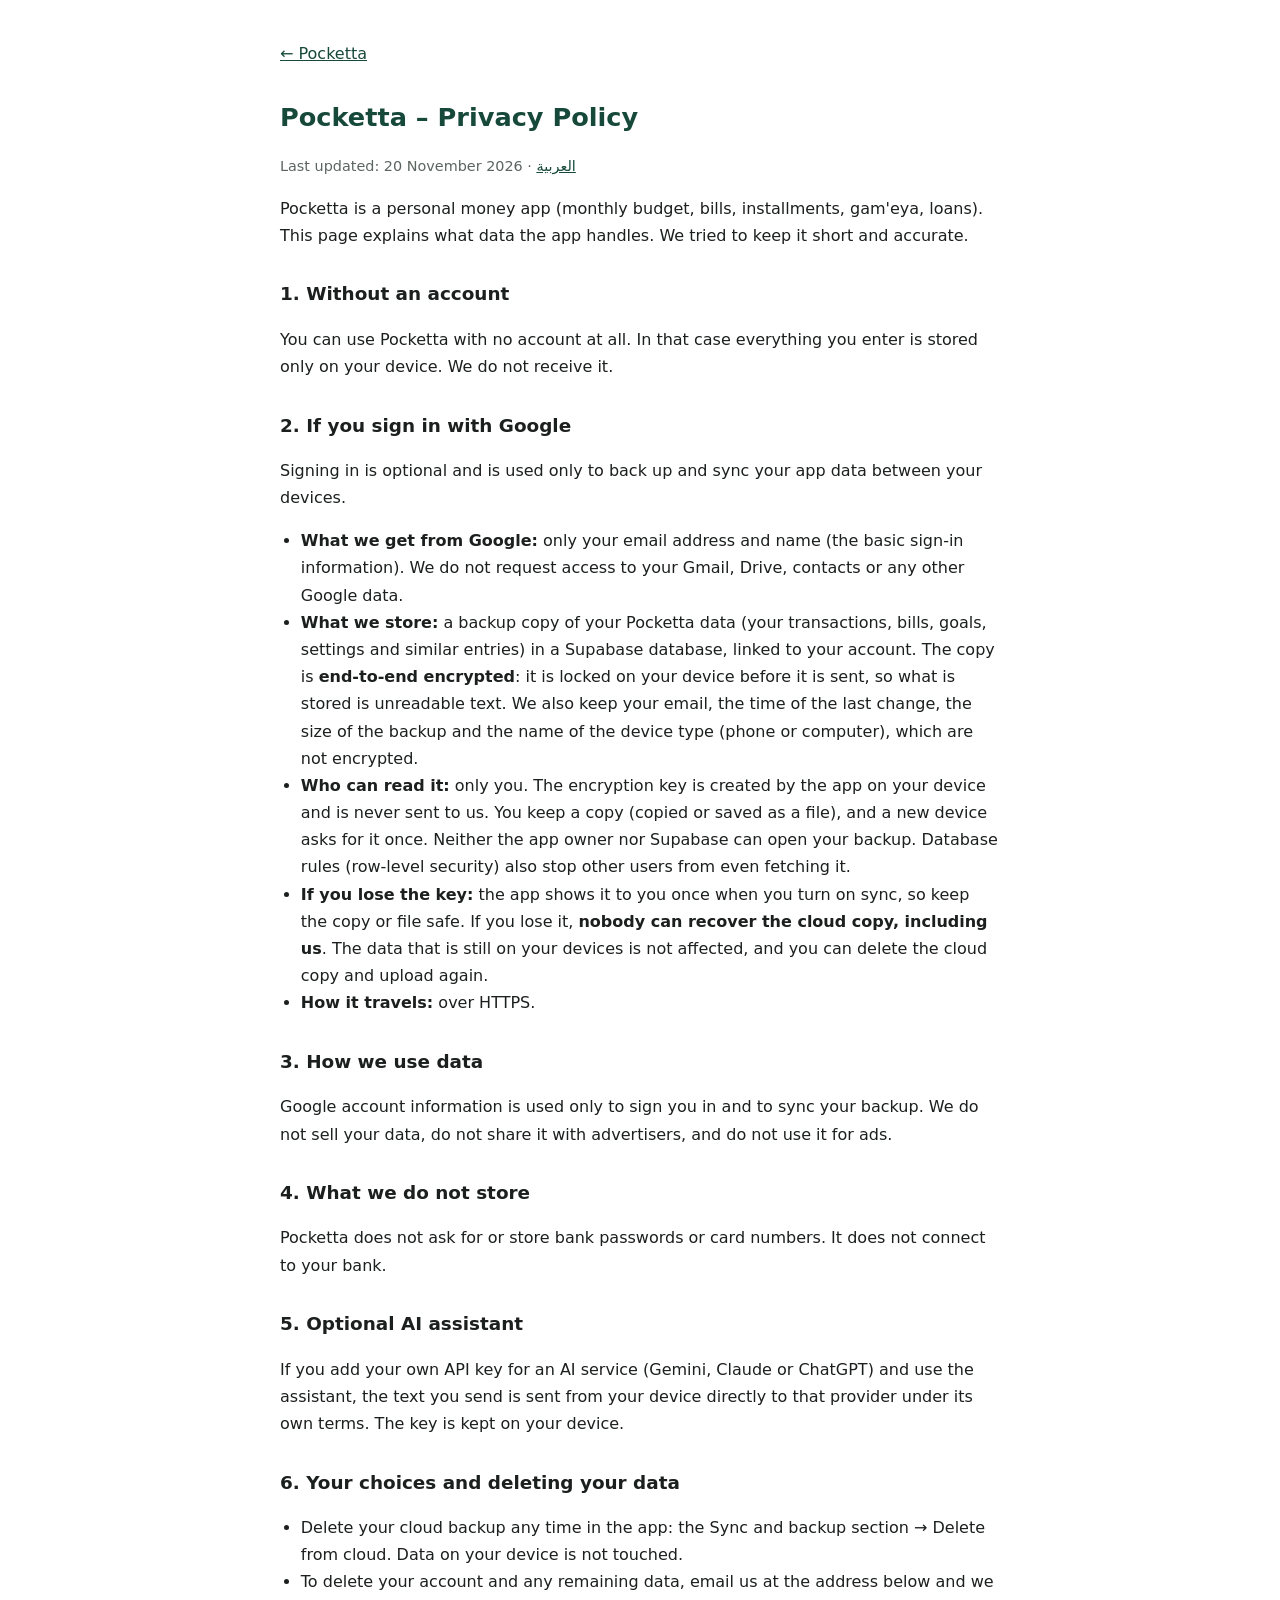
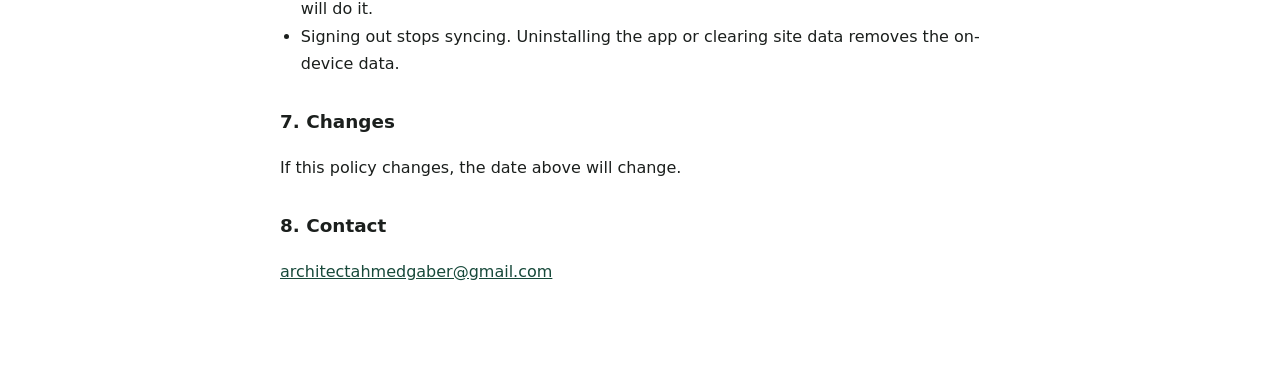
==== commit 1dd7e78d: "web: new look, 4-tab floating bar with add button, Today and Month screens, Miqrish button Co-Author" ====
--- a/web/privacy.html
+++ b/web/privacy.html
@@ -6,7 +6,7 @@
 <title>Pocketta – Privacy Policy / سياسة الخصوصية</title>
 <meta name="description" content="Privacy policy for Pocketta, a personal money app. / سياسة الخصوصية لتطبيق Pocketta.">
 <style>
-  :root { --bg:#fff; --fg:#1b1f1d; --muted:#5b6560; --accent:#1F6B4F; --line:#dde3df; }
+  :root { --bg:#fff; --fg:#1b1f1d; --muted:#5b6560; --accent:#17493A; --line:#dde3df; }
   @media (prefers-color-scheme: dark) { :root { --bg:#121614; --fg:#e8ecea; --muted:#9aa5a0; --accent:#5fc79b; --line:#2a322e; } }
   body { margin:0; background:var(--bg); color:var(--fg); font:16px/1.7 system-ui,-apple-system,"Segoe UI",Tahoma,sans-serif; }
   main { max-width:720px; margin:0 auto; padding:24px 16px 64px; }
